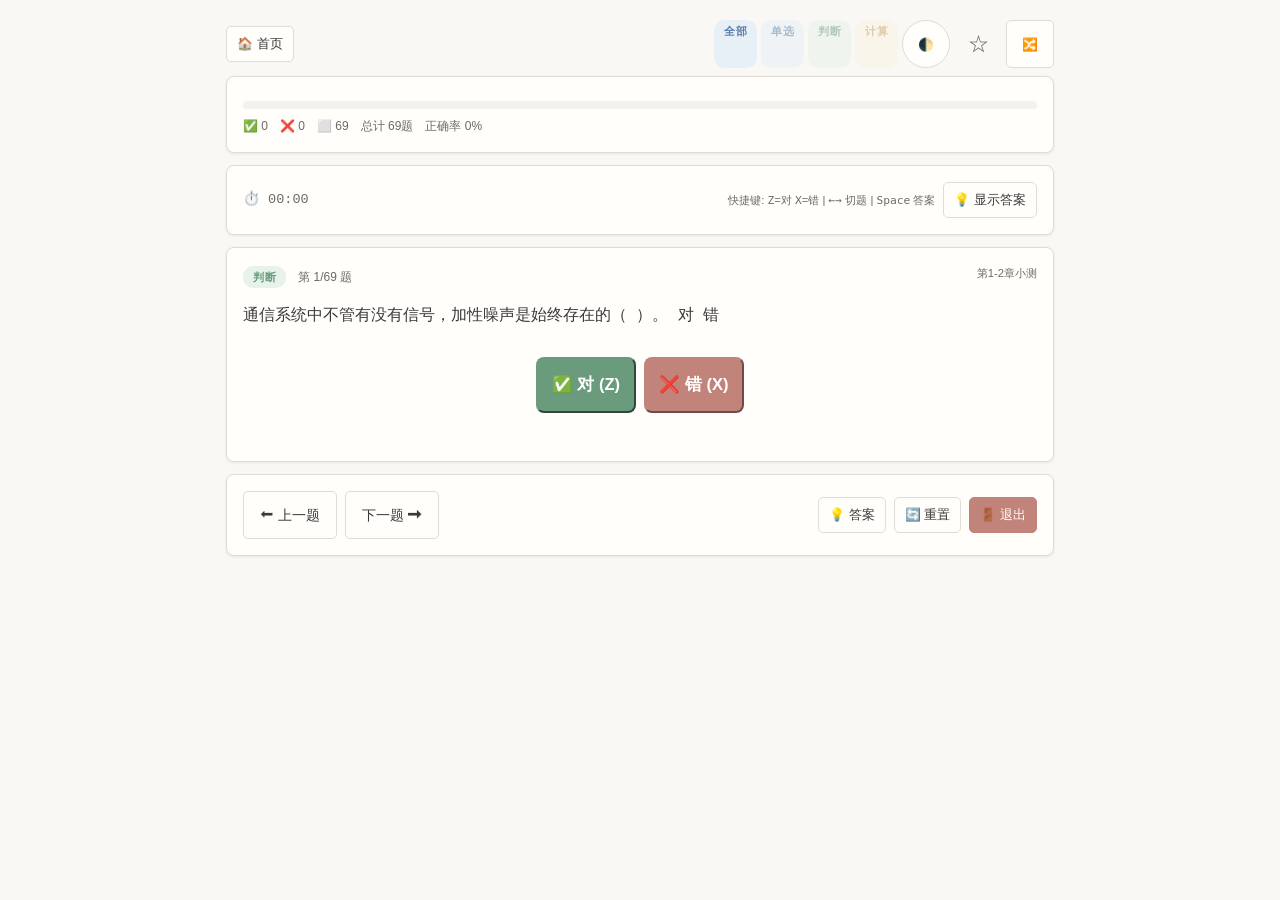
==== exam.html @ 5f4c09f0 "首次上传" ====
<!DOCTYPE html>
<html lang="zh-CN">
<head>
  <meta charset="UTF-8">
  <meta name="viewport" content="width=device-width, initial-scale=1.0, user-scalable=yes">
  <title>刷题 · 通信系统原理</title>
  <link rel="stylesheet" href="css/style.css">
  <link rel="icon" href="data:image/svg+xml,<svg xmlns='http://www.w3.org/2000/svg' viewBox='0 0 32 32'><text y='24' font-size='28'>📝</text></svg>">
</head>
<body>
<div class="container">
  <!-- 导航 -->
  <nav class="nav">
    <a href="index.html" class="btn btn-sm">🏠 首页</a>
    <div class="nav-links">
      <span class="badge badge-single" id="filterAll" style="cursor:pointer;" data-type="all">全部</span>
      <span class="badge badge-single" id="filterSingle" style="cursor:pointer;" data-type="single">单选</span>
      <span class="badge badge-judge" id="filterJudge" style="cursor:pointer;" data-type="judge">判断</span>
      <span class="badge badge-calc" id="filterCalc" style="cursor:pointer;" data-type="calc">计算</span>
      <button class="btn btn-sm btn-icon" onclick="toggleTheme()" title="切换主题">🌓</button>
      <button class="star-btn" id="starBtn" onclick="toggleStar()">☆</button>
      <button class="btn btn-sm" id="shuffleBtn" onclick="toggleShuffle()" title="随机刷题">🔀</button>
    </div>
  </nav>
  <!-- 进度条 -->
  <div class="card" id="progressCard">
    <div id="examProgress"></div>
  </div>
  <!-- 计时与搜索 -->
  <div class="card" style="display:flex;justify-content:space-between;align-items:center;flex-wrap:wrap;gap:8px;">
    <div class="timer" id="timerDisplay">⏱️ 00:00</div>
    <div style="display:flex;align-items:center;gap:8px;">
      <span id="shortcutHint" style="font-size:0.75em;color:var(--text-secondary);"></span>
      <button class="btn btn-sm" onclick="toggleAnswer()">💡 显示答案</button>
    </div>
  </div>
  <!-- 题目卡片 -->
  <div class="card" id="questionCard">
    <div style="display:flex;justify-content:space-between;align-items:flex-start;margin-bottom:12px;flex-wrap:wrap;gap:4px;">
      <div>
        <span class="badge" id="qBadge">单选</span>
        <span style="font-size:0.8em;color:var(--text-secondary);margin-left:8px;" id="qNumber">第 1/69 题</span>
      </div>
      <span style="font-size:0.75em;color:var(--text-secondary);" id="qChapter"></span>
    </div>
    <div class="card-body">
      <div id="qQuestion" style="font-size:1.05em;margin-bottom:12px;font-family:var(--formula-family);"></div>
      <div id="qImage"></div>
      <div id="qOptions"></div>
      <div id="qCalcInput" style="display:none;"></div>
      <div id="qAnswer" style="display:none;margin-top:12px;padding:10px;background:var(--primary-light);border-radius:var(--radius-sm);border:1px solid var(--primary);"></div>
      <div id="qExplanation" style="display:none;margin-top:8px;padding:10px;background:var(--bg-input);border-radius:var(--radius-sm);font-size:0.85em;color:var(--text-secondary);"></div>
      <div id="qHistory" style="margin-top:12px;">
        <button class="btn btn-sm" id="historyToggle" onclick="toggleHistory()" style="display:none;">📜 查看作答历史</button>
        <div class="collapsible-content" id="historyContent"></div>
      </div>
    </div>
  </div>
  <!-- 底部操作 -->
  <div class="card" style="display:flex;justify-content:space-between;align-items:center;flex-wrap:wrap;gap:8px;">
    <div class="btn-group">
      <button class="btn" onclick="prevQuestion()">⬅ 上一题</button>
      <button class="btn" onclick="nextQuestion()">下一题 ➡</button>
    </div>
    <div class="btn-group">
      <button class="btn btn-sm" onclick="toggleAnswer()">💡 答案</button>
      <button class="btn btn-sm" onclick="resetSession()">🔄 重置</button>
      <button class="btn btn-sm btn-danger" onclick="exitQuiz()">🚪 退出</button>
    </div>
  </div>
</div>
<script src="js/storage.js"></script>
<script src="js/question.js"></script>
<script src="js/common.js"></script>
<script>
// ===== 全局状态 =====
let questions = [];
let currentIndex = 0;
let answered = {}; // { qid: true/false } true=correct, false=wrong
let showAnswer = false;
let isRandom = true;
let currentFilter = 'all';
let currentQuestion = null;
let shuffledOptMap = null;
let shuffledNewAnswer = null;
// ===== 初始化 =====
function initExam() {
  const params = new URLSearchParams(window.location.search);
  const typeParam = params.get('type');
  const modeParam = params.get('mode');
  if (modeParam === 'weak') {
    const threshold = Storage.getConfig().weakThreshold;
    questions = App.getWeakQuestions(threshold);
    if (questions.length === 0) {
      App.showToast('暂无薄弱题目，请先刷题积累数据', 'error');
      questions = App.validQuestions();
    }
  } else if (typeParam && typeParam !== 'all') {
    questions = App.filterByType(App.validQuestions(), typeParam);
  } else {
    questions = App.validQuestions();
  }
  if (isRandom) questions = App.shuffle(questions);
  currentIndex = 0;
  currentFilter = typeParam || 'all';
  answered = {};
  updateBadges();
  renderQuestion();
  updateProgress();
}
function updateBadges() {
  const types = ['all', 'single', 'judge', 'calc'];
  const labels = ['全部', '单选', '判断', '计算'];
  types.forEach((t, i) => {
    const el = document.getElementById('filter' + t.charAt(0).toUpperCase() + t.slice(1));
    if (el) {
      el.style.opacity = currentFilter === t ? '1' : '0.5';
      el.onclick = () => { currentFilter = t; initExam(); };
    }
  });
}
function toggleTheme() {
  const cfg = Storage.getConfig();
  cfg.theme = cfg.theme === 'dark' ? 'light' : 'dark';
  Storage.saveConfig(cfg);
  App.applyTheme(cfg.theme);
}
function toggleShuffle() {
  isRandom = !isRandom;
  document.getElementById('shuffleBtn').style.background = isRandom ? 'var(--primary-light)' : '';
  initExam();
}
function toggleStar() {
  if (!currentQuestion) return;
  const collected = Storage.toggleCollect(currentQuestion.id);
  updateStarBtn(collected);
}
function updateStarBtn(collected) {
  const btn = document.getElementById('starBtn');
  btn.textContent = collected ? '★' : '☆';
  btn.classList.toggle('active', collected);
}
// ===== 渲染题目 =====
function renderQuestion() {
  if (!questions.length) {
    document.getElementById('qQuestion').textContent = '暂无题目';
    return;
  }
  if (currentIndex >= questions.length) currentIndex = 0;
  if (currentIndex < 0) currentIndex = questions.length - 1;
  currentQuestion = questions[currentIndex];
  const q = currentQuestion;
  // 更新题号
  document.getElementById('qNumber').textContent = `第 ${currentIndex + 1}/${questions.length} 题`;
  // 徽章
  const badgeEl = document.getElementById('qBadge');
  const typeLabels = { single: '单选', judge: '判断', calc: '计算' };
  const typeClasses = { single: 'badge-single', judge: 'badge-judge', calc: 'badge-calc' };
  badgeEl.textContent = typeLabels[q.type] || q.type;
  badgeEl.className = 'badge ' + (typeClasses[q.type] || '');
  // 章节
  document.getElementById('qChapter').textContent = q.chapter || '';
  // 题干
  document.getElementById('qQuestion').innerHTML = q.question;
  // 配图
  document.getElementById('qImage').innerHTML = App.renderImage(q.image);
  // 选项/判断/计算
  const optsDiv = document.getElementById('qOptions');
  const calcDiv = document.getElementById('qCalcInput');
  optsDiv.innerHTML = '';
  calcDiv.style.display = 'none';
  optsDiv.style.display = '';
  const ansDiv = document.getElementById('qAnswer');
  ansDiv.style.display = showAnswer ? '' : 'none';
  const explDiv = document.getElementById('qExplanation');
  explDiv.style.display = showAnswer && q.explanation ? '' : 'none';
  if (showAnswer) {
    ansDiv.innerHTML = '<strong>参考答案：</strong>' + (q.type === 'single' ? q.answer : q.type === 'judge' ? (q.answer === 'A' ? '对' : '错') : q.answer);
    if (q.explanation) explDiv.innerHTML = '<strong>解析：</strong>' + q.explanation;
  }
  // 历史记录
  updateHistory();
  // 收藏状态
  updateStarBtn(Storage.isCollected(q.id));
  // 标记已作答
  if (answered[q.id] !== undefined) {
    if (q.type === 'single') renderSingleOptions(true);
    else if (q.type === 'judge') renderJudgeButtons(true);
    else if (q.type === 'calc') renderCalcInput(true);
  } else {
    if (q.type === 'single') renderSingleOptions(false);
    else if (q.type === 'judge') renderJudgeButtons(false);
    else if (q.type === 'calc') renderCalcInput(false);
  }
  // 快捷键提示
  updateShortcutHint();
  // 启动计时
  const cfg = Storage.getConfig();
  if (cfg.timerEnabled) {
    App.startTimer(q.id, (elapsed) => {
      document.getElementById('timerDisplay').textContent = '⏱️ ' + App.formatTime(elapsed);
      if (cfg.timeoutWarn && elapsed >= cfg.timePerQuestion) {
        document.getElementById('timerDisplay').className = 'timer timer-overtime';
        if (cfg.soundTimeout) App.playSound('timeout');
        if (cfg.timeoutMarkError && answered[q.id] === undefined) {
          App.showToast('⏰ 答题超时！', 'error');
        }
      }
    });
  }
  // 设置快捷键
  App.enableShortcuts(handleShortcut);
}
function updateShortcutHint() {
  const q = currentQuestion;
  if (!q) return;
  let hint = '快捷键: ';
  if (q.type === 'single') hint += '<kbd>1</kbd><kbd>2</kbd><kbd>3</kbd><kbd>4</kbd> 答题';
  else if (q.type === 'judge') hint += '<kbd>Z</kbd>=对 <kbd>X</kbd>=错';
  else if (q.type === 'calc') hint += '<kbd>Enter</kbd> 提交';
  hint += ' | <kbd>←</kbd><kbd>→</kbd> 切题 | <kbd>Space</kbd> 答案';
  document.getElementById('shortcutHint').innerHTML = hint;
}
function renderSingleOptions(answered) {
  const q = currentQuestion;
  const optsDiv = document.getElementById('qOptions');
  // 打乱选项
  const shuffleResult = App.shuffleOptions(q);
  shuffledOptMap = shuffleResult.map;
  shuffledNewAnswer = shuffleResult.newAnswer;
  const options = shuffleResult.options;
  optsDiv.innerHTML = options.map((opt, i) => {
    let cls = 'option-btn';
    const userAns = answeredState(q.id);
    if (userAns !== undefined) {
      if (opt.key === shuffledNewAnswer) cls += ' correct';
      if (opt.key === userAns && opt.key !== shuffledNewAnswer) cls += ' wrong';
    }
    const disabled = userAns !== undefined ? 'disabled' : '';
    return `<button class="${cls}" ${disabled} onclick="submitSingle('${opt.key}')">
      <strong>${i + 1}.</strong> ${opt.text}
    </button>`;
  }).join('');
}
function renderJudgeButtons(answered) {
  const q = currentQuestion;
  const optsDiv = document.getElementById('qOptions');
  const userAns = answeredState(q.id);
  const correctAns = q.answer;
  const clsA = userAns !== undefined ? (correctAns === 'A' ? 'judge-btn correct' : (userAns === 'A' ? 'judge-btn wrong' : 'judge-btn')) : 'judge-btn';
  const clsB = userAns !== undefined ? (correctAns === 'B' ? 'judge-btn correct' : (userAns === 'B' ? 'judge-btn wrong' : 'judge-btn')) : 'judge-btn';
  const disabled = userAns !== undefined ? 'disabled' : '';
  optsDiv.innerHTML = `
    <div class="btn-group" style="justify-content:center;padding:16px 0;">
      <button class="${clsA}" ${disabled} onclick="submitJudge('A')" style="background:var(--success);color:#fff;border-color:var(--success);">✅ 对 (Z)</button>
      <button class="${clsB}" ${disabled} onclick="submitJudge('B')" style="background:var(--danger);color:#fff;border-color:var(--danger);">❌ 错 (X)</button>
    </div>`;
}
function renderCalcInput(answered) {
  const optsDiv = document.getElementById('qOptions');
  const calcDiv = document.getElementById('qCalcInput');
  optsDiv.style.display = 'none';
  calcDiv.style.display = '';
  const userAns = answeredState(q.id);
  const disabled = userAns !== undefined ? 'disabled' : '';
  calcDiv.innerHTML = `
    <textarea class="calc-input" id="calcAnswerInput" ${disabled} placeholder="请输入你的答案（公式、文字描述均可，支持模糊匹配）..."></textarea>
    <br>
    <button class="btn btn-primary" ${disabled} onclick="submitCalc()" style="margin-top:8px;">📝 提交答案 (Enter)</button>
  `;
  if (userAns !== undefined) {
    document.getElementById('calcAnswerInput').value = userAns;
  }
  // 自动focus输入框
  if (!disabled) {
    setTimeout(() => {
      const input = document.getElementById('calcAnswerInput');
      if (input) input.focus();
    }, 100);
  }
}
function answeredState(qid) {
  if (answered[qid] !== undefined) return answered[qid] === true ? currentQuestion.answer : 'wrong-marked';
  return undefined;
}
// ===== 答案提交 =====
function submitSingle(key) {
  if (!currentQuestion || answered[currentQuestion.id] !== undefined) return;
  App.cancelDebounce();
  const userAns = shuffledOptMap ? Object.keys(shuffledOptMap).find(k => shuffledOptMap[k] === key) : key;
  const correct = App.checkAnswer({ ...currentQuestion, answer: shuffledNewAnswer || currentQuestion.answer }, key);
  answered[currentQuestion.id] = correct;
  const duration = App.stopTimer();
  Storage.addRecord(currentQuestion.id, { correct, duration });
  if (!correct) Storage.addError(currentQuestion.id);
  updateProgress();
  renderSingleOptions(true);
  showResultFeedback(correct, duration);
  if (correct) {
    App.debounceNext(() => nextQuestion(), 300);
  }
}
function submitJudge(key) {
  if (!currentQuestion || answered[currentQuestion.id] !== undefined) return;
  App.cancelDebounce();
  const correct = App.checkAnswer(currentQuestion, key);
  answered[currentQuestion.id] = correct;
  const duration = App.stopTimer();
  Storage.addRecord(currentQuestion.id, { correct, duration });
  if (!correct) Storage.addError(currentQuestion.id);
  updateProgress();
  renderJudgeButtons(true);
  showResultFeedback(correct, duration);
  if (correct) {
    App.debounceNext(() => nextQuestion(), 300);
  }
}
function submitCalc() {
  if (!currentQuestion || answered[currentQuestion.id] !== undefined) return;
  const input = document.getElementById('calcAnswerInput');
  if (!input || !input.value.trim()) {
    App.showToast('请输入答案', 'error');
    return;
  }
  App.cancelDebounce();
  const userAns = input.value.trim();
  const correct = App.checkAnswer(currentQuestion, userAns);
  answered[currentQuestion.id] = correct;
  const duration = App.stopTimer();
  Storage.addRecord(currentQuestion.id, { correct, duration });
  if (!correct) Storage.addError(currentQuestion.id);
  updateProgress();
  renderCalcInput(true);
  document.getElementById('calcAnswerInput').value = userAns;
  showResultFeedback(correct, duration);
  if (correct) {
    App.debounceNext(() => nextQuestion(), 300);
  }
}
function showResultFeedback(correct, duration) {
  if (correct) {
    App.playSound('correct');
    App.showToast(`✅ 回答正确！用时 ${duration}s`, 'success');
  } else {
    App.playSound('wrong');
    App.showToast(`❌ 回答错误，用时 ${duration}s`, 'error');
  }
}
// ===== 快捷键处理 =====
function handleShortcut(e) {
  if (!currentQuestion) return;
  const key = e.key;
  e.preventDefault();
  if (currentQuestion.type === 'single') {
    if (['1', '2', '3', '4'].includes(key)) {
      const opts = document.querySelectorAll('#qOptions .option-btn');
      const idx = parseInt(key) - 1;
      if (opts[idx] && !opts[idx].disabled) opts[idx].click();
    }
  } else if (currentQuestion.type === 'judge') {
    if (key === 'z' || key === 'Z') { const btn = document.querySelector('#qOptions .judge-btn:first-child'); if (btn && !btn.disabled) btn.click(); }
    if (key === 'x' || key === 'X') { const btn = document.querySelector('#qOptions .judge-btn:last-child'); if (btn && !btn.disabled) btn.click(); }
  } else if (currentQuestion.type === 'calc') {
    if (key === 'Enter') submitCalc();
  }
  if (key === ' ') { e.preventDefault(); toggleAnswer(); }
  if (key === 'ArrowLeft') prevQuestion();
  if (key === 'ArrowRight') nextQuestion();
}
// ===== 题目导航 =====
function prevQuestion() {
  App.cancelDebounce();
  App.stopTimer();
  if (currentIndex > 0) currentIndex--; else currentIndex = questions.length - 1;
  showAnswer = false;
  renderQuestion();
}
function nextQuestion() {
  App.cancelDebounce();
  App.stopTimer();
  if (currentIndex < questions.length - 1) currentIndex++; else currentIndex = 0;
  showAnswer = false;
  renderQuestion();
}
function toggleAnswer() {
  showAnswer = !showAnswer;
  const ansDiv = document.getElementById('qAnswer');
  const explDiv = document.getElementById('qExplanation');
  ansDiv.style.display = showAnswer ? '' : 'none';
  explDiv.style.display = showAnswer && currentQuestion && currentQuestion.explanation ? '' : 'none';
  if (showAnswer && currentQuestion) {
    ansDiv.innerHTML = '<strong>参考答案：</strong>' + (currentQuestion.type === 'single' ? currentQuestion.answer : currentQuestion.type === 'judge' ? (currentQuestion.answer === 'A' ? '对' : '错') : currentQuestion.answer);
    if (currentQuestion.explanation) explDiv.innerHTML = '<strong>解析：</strong>' + currentQuestion.explanation;
  }
}
// ===== 进度 =====
function updateProgress() {
  App.renderProgress(document.getElementById('examProgress'), answered);
}
// ===== 历史记录 =====
function updateHistory() {
  if (!currentQuestion) return;
  const records = Storage.getRecords();
  const r = records[currentQuestion.id];
  const btn = document.getElementById('historyToggle');
  if (r && r.history && r.history.length > 0) {
    btn.style.display = '';
    btn.textContent = `📜 作答记录 (对${r.correct}/错${r.wrong}，共${r.history.length}次)`;
    const content = document.getElementById('historyContent');
    content.innerHTML = r.history.slice(-10).reverse().map(h => {
      const d = new Date(h.time);
      const dateStr = d.toLocaleDateString() + ' ' + d.toLocaleTimeString();
      return `<div class="history-item">
        <span>${dateStr}</span>
        <span>${h.correct ? '✅' : '❌'} · ${h.duration}s</span>
      </div>`;
    }).join('');
  } else {
    btn.style.display = 'none';
  }
}
function toggleHistory() {
  const content = document.getElementById('historyContent');
  content.classList.toggle('open');
}
// ===== 重置与会话管理 =====
function resetSession() {
  App.showModal('重置本次练习', '确定要清空本次刷题痕迹吗？答题记录不会被删除。', () => {
    answered = {};
    showAnswer = false;
    currentIndex = 0;
    App.resetTimer();
    updateProgress();
    renderQuestion();
    App.showToast('✅ 已重置本次练习', 'success');
  }, '确认重置');
}
function exitQuiz() {
  const cfg = Storage.getConfig();
  if (cfg.exitBehavior === 'clear') {
    answered = {};
    App.stopTimer();
    window.location.href = 'index.html';
  } else if (cfg.exitBehavior === 'keep') {
    window.location.href = 'index.html';
  } else {
    App.showModal('退出刷题', '退出前是否需要保留本次练习痕迹？', () => {
      answered = {};
      App.stopTimer();
      window.location.href = 'index.html';
    }, '清空并退出', true);
    // 添加保留按钮逻辑 - 简化处理
    setTimeout(() => {
      const overlay = document.querySelector('.modal-overlay');
      if (overlay && overlay.classList.contains('active')) {
        const cancelBtn = overlay.querySelector('.btn-cancel');
        if (cancelBtn) {
          cancelBtn.textContent = '保留痕迹';
          cancelBtn.onclick = () => {
            overlay.classList.remove('active');
            window.location.href = 'index.html';
          };
        }
      }
    }, 50);
  }
}
// ===== 初始化 =====
document.addEventListener('DOMContentLoaded', initExam);
</script>
</body>
</html>
---- css/style.css ----
/* ===== 通信系统原理刷题系统 - 全局样式 ===== */
/* 双主题：浅色米白护眼 + 深色夜间模式 */
/* ===== CSS变量 ===== */
:root {
  /* 浅色主题 */
  --bg: #faf8f5;
  --bg-card: #fffefb;
  --bg-input: #f5f1ec;
  --text: #3b3a38;
  --text-secondary: #6b6a67;
  --border: #e0dcd5;
  --primary: #5b7fa8;
  --primary-light: #e8f0f7;
  --success: #6a9b7d;
  --success-light: #e6f2ea;
  --danger: #c2847a;
  --danger-light: #f9eae8;
  --warning: #c4a35a;
  --warning-light: #faf3e2;
  --accent: #8e7cc3;
  --shadow: 0 1px 3px rgba(0,0,0,0.08);
  --shadow-md: 0 2px 8px rgba(0,0,0,0.1);
  --shadow-lg: 0 4px 16px rgba(0,0,0,0.12);
  --radius: 8px;
  --radius-sm: 5px;
  --font-mono: 'Courier New', 'Consolas', monospace;
  --font-size: 15px;
  --transition: 0.2s ease;
  --img-brightness: 1;
  /* 公式等宽 */
  --formula-family: inherit;
}
/* 字体大小档位 */
.font-standard { --font-size: 15px; }
.font-large { --font-size: 18px; }
.font-xlarge { --font-size: 22px; }
/* 公式等宽开关 */
.formula-mono { --formula-family: var(--font-mono); }
/* 动画开关 */
.anim-off *, .anim-off *::before, .anim-off *::after {
  transition-duration: 0s !important;
  animation-duration: 0s !important;
}
/* ===== 深色主题 ===== */
[data-theme="dark"] {
  --bg: #1a1a1d;
  --bg-card: #242428;
  --bg-input: #2e2e33;
  --text: #e8e6e3;
  --text-secondary: #a8a6a2;
  --border: #3a3a40;
  --primary: #8ab4d8;
  --primary-light: #2a3a4a;
  --success: #7dba93;
  --success-light: #2a3a30;
  --danger: #d4948a;
  --danger-light: #3a2a28;
  --warning: #d4b87a;
  --warning-light: #3a3528;
  --accent: #b09ad8;
  --shadow: 0 1px 3px rgba(0,0,0,0.3);
  --shadow-md: 0 2px 8px rgba(0,0,0,0.4);
  --shadow-lg: 0 4px 16px rgba(0,0,0,0.5);
  --img-brightness: 0.7;
}
[data-theme="dark"] img, [data-theme="dark"] .q-image {
  filter: brightness(var(--img-brightness));
}
[data-theme="dark"] input, [data-theme="dark"] textarea, [data-theme="dark"] select {
  color: var(--text);
}
/* ===== 全局重置 ===== */
*, *::before, *::after { box-sizing: border-box; margin: 0; padding: 0; }
html {
  font-size: var(--font-size);
  font-family: -apple-system, BlinkMacSystemFont, 'Segoe UI', 'PingFang SC', 'Microsoft YaHei', sans-serif;
  color: var(--text);
  background: var(--bg);
  line-height: 1.6;
  -webkit-tap-highlight-color: transparent;
}
body {
  min-height: 100vh;
  display: flex;
  flex-direction: column;
  background: var(--bg);
}
a { color: var(--primary); text-decoration: none; }
a:hover { text-decoration: underline; }
/* ===== 容器 ===== */
.container {
  max-width: 860px;
  width: 100%;
  margin: 0 auto;
  padding: 12px 16px;
}
@media (max-width: 640px) {
  .container { padding: 8px 12px; }
}
/* ===== 卡片 ===== */
.card {
  background: var(--bg-card);
  border: 1px solid var(--border);
  border-radius: var(--radius);
  padding: 16px;
  margin-bottom: 12px;
  box-shadow: var(--shadow);
  transition: box-shadow var(--transition);
}
.card:hover { box-shadow: var(--shadow-md); }
.card-header {
  display: flex;
  justify-content: space-between;
  align-items: center;
  margin-bottom: 12px;
  padding-bottom: 8px;
  border-bottom: 1px solid var(--border);
}
.card-title { font-size: 1.1em; font-weight: 600; color: var(--primary); }
.card-body { padding: 4px 0; }
/* ===== 按钮 ===== */
.btn {
  display: inline-flex;
  align-items: center;
  justify-content: center;
  min-width: 48px;
  min-height: 48px;
  padding: 8px 16px;
  border: 1px solid var(--border);
  border-radius: var(--radius-sm);
  background: var(--bg-card);
  color: var(--text);
  font-size: 0.95em;
  cursor: pointer;
  transition: all var(--transition);
  user-select: none;
  white-space: nowrap;
  gap: 6px;
}
.btn:hover { background: var(--primary-light); border-color: var(--primary); }
.btn:active { transform: scale(0.97); }
.btn-primary { background: var(--primary); color: #fff; border-color: var(--primary); }
.btn-primary:hover { background: #4a6d94; }
.btn-success { background: var(--success); color: #fff; border-color: var(--success); }
.btn-success:hover { background: #5a8a6d; }
.btn-danger { background: var(--danger); color: #fff; border-color: var(--danger); }
.btn-danger:hover { background: #b0746a; }
.btn-sm { min-height: 36px; padding: 4px 10px; font-size: 0.85em; }
.btn-icon { min-width: 48px; min-height: 48px; padding: 6px; border-radius: 50%; }
.btn:disabled { opacity: 0.5; cursor: not-allowed; }
.btn-group { display: flex; gap: 8px; flex-wrap: wrap; }
/* ===== 输入框 ===== */
input, textarea, select {
  background: var(--bg-input);
  border: 1px solid var(--border);
  border-radius: var(--radius-sm);
  padding: 8px 12px;
  font-size: 0.95em;
  color: var(--text);
  font-family: inherit;
  transition: border var(--transition);
  min-height: 48px;
}
input:focus, textarea:focus, select:focus {
  outline: none;
  border-color: var(--primary);
  box-shadow: 0 0 0 2px var(--primary-light);
}
input[type="search"] { padding-left: 36px; }
textarea { resize: vertical; min-height: 80px; line-height: 1.5; }
select { min-width: 120px; cursor: pointer; }
/* ===== 弹窗 ===== */
.modal-overlay {
  display: none;
  position: fixed; inset: 0;
  background: rgba(0,0,0,0.45);
  z-index: 1000;
  align-items: center;
  justify-content: center;
  padding: 16px;
}
.modal-overlay.active { display: flex; }
.modal {
  background: var(--bg-card);
  border: 1px solid var(--border);
  border-radius: var(--radius);
  padding: 24px;
  max-width: 480px;
  width: 100%;
  box-shadow: var(--shadow-lg);
  animation: modalIn 0.2s ease;
}
@keyframes modalIn {
  from { opacity: 0; transform: translateY(-12px) scale(0.97); }
  to { opacity: 1; transform: translateY(0) scale(1); }
}
.modal h3 { margin-bottom: 12px; color: var(--danger); }
.modal .modal-body { margin-bottom: 16px; color: var(--text-secondary); }
.modal .btn-group { justify-content: flex-end; }
/* ===== 进度条 ===== */
.progress-bar {
  height: 8px;
  background: var(--bg-input);
  border-radius: 4px;
  overflow: hidden;
  display: flex;
  margin: 8px 0;
}
.progress-bar .seg-correct { background: var(--success); transition: width 0.3s ease; }
.progress-bar .seg-wrong { background: var(--danger); transition: width 0.3s ease; }
.progress-bar .seg-unknown { background: var(--bg-input); }
.progress-info { font-size: 0.8em; color: var(--text-secondary); display: flex; gap: 12px; flex-wrap: wrap; }
/* ===== 搜索框 ===== */
.search-box { position: relative; width: 100%; }
.search-box::before {
  content: '🔍';
  position: absolute;
  left: 12px; top: 50%;
  transform: translateY(-50%);
  font-size: 0.9em;
  z-index: 1;
}
.search-box input { width: 100%; }
/* ===== 标签 ===== */
.tag {
  display: inline-flex;
  align-items: center;
  gap: 4px;
  padding: 3px 10px;
  border-radius: 12px;
  font-size: 0.8em;
  background: var(--primary-light);
  color: var(--primary);
  border: 1px solid var(--primary);
  cursor: pointer;
  transition: all var(--transition);
}
.tag:hover { background: var(--primary); color: #fff; }
.tag.active { background: var(--primary); color: #fff; }
.tag-remove { cursor: pointer; opacity: 0.6; font-weight: bold; }
.tag-remove:hover { opacity: 1; }
/* ===== 题型徽章 ===== */
.badge {
  display: inline-block;
  padding: 2px 10px;
  border-radius: 10px;
  font-size: 0.75em;
  font-weight: 600;
  text-transform: uppercase;
  letter-spacing: 0.5px;
}
.badge-single { background: var(--primary-light); color: var(--primary); }
.badge-judge { background: var(--success-light); color: var(--success); }
.badge-calc { background: var(--warning-light); color: var(--warning); }
/* ===== 选项按钮（刷题页单选用） ===== */
.option-btn {
  display: block;
  width: 100%;
  min-height: 48px;
  padding: 12px 16px;
  margin: 6px 0;
  text-align: left;
  border: 2px solid var(--border);
  border-radius: var(--radius);
  background: var(--bg-card);
  color: var(--text);
  font-size: 0.95em;
  cursor: pointer;
  transition: all var(--transition);
}
.option-btn:hover { border-color: var(--primary); background: var(--primary-light); }
.option-btn.correct { border-color: var(--success); background: var(--success-light); color: var(--success); }
.option-btn.wrong { border-color: var(--danger); background: var(--danger-light); color: var(--danger); }
.option-btn:disabled { cursor: default; }
/* ===== 判断按钮 ===== */
.judge-btn {
  min-width: 100px;
  min-height: 56px;
  font-size: 1.1em;
  font-weight: 600;
  border-radius: var(--radius);
}
.judge-btn.correct { background: var(--success); color: #fff; border-color: var(--success); }
.judge-btn.wrong { background: var(--danger); color: #fff; border-color: var(--danger); }
/* ===== 计算题输入 ===== */
.calc-input {
  width: 100%;
  min-height: 100px;
  font-family: var(--formula-family);
  line-height: 1.6;
}
/* ===== 图片占位 ===== */
.q-image {
  display: block;
  max-width: 100%;
  height: auto;
  margin: 8px 0;
  border-radius: var(--radius-sm);
  border: 1px solid var(--border);
  background: var(--bg-input);
  transition: filter var(--transition);
}
.img-placeholder {
  display: flex;
  align-items: center;
  justify-content: center;
  min-height: 120px;
  background: var(--bg-input);
  border: 1px dashed var(--border);
  border-radius: var(--radius-sm);
  color: var(--text-secondary);
  font-size: 0.85em;
  margin: 8px 0;
}
.img-error {
  display: none;
  color: var(--danger);
  font-size: 0.8em;
  margin: 4px 0;
}
/* ===== 计时器 ===== */
.timer {
  display: flex;
  align-items: center;
  gap: 8px;
  font-family: var(--font-mono);
  font-size: 0.9em;
  color: var(--text-secondary);
}
.timer-warn { color: var(--warning); font-weight: bold; }
.timer-overtime { color: var(--danger); font-weight: bold; animation: blink 0.8s infinite; }
@keyframes blink {
  50% { opacity: 0.5; }
}
/* ===== 收藏星标 ===== */
.star-btn {
  font-size: 1.4em;
  cursor: pointer;
  background: none;
  border: none;
  min-width: 48px;
  min-height: 48px;
  display: inline-flex;
  align-items: center;
  justify-content: center;
  color: var(--text-secondary);
  transition: all var(--transition);
}
.star-btn.active { color: var(--warning); }
.star-btn:hover { transform: scale(1.15); }
/* ===== 快捷键提示 ===== */
.kbd {
  display: inline-block;
  padding: 1px 6px;
  font-size: 0.75em;
  font-family: var(--font-mono);
  background: var(--bg-input);
  border: 1px solid var(--border);
  border-radius: 3px;
  margin: 0 2px;
}
/* ===== 弹窗提示 ===== */
.toast {
  position: fixed;
  bottom: 24px;
  left: 50%;
  transform: translateX(-50%);
  background: var(--bg-card);
  border: 1px solid var(--border);
  padding: 10px 20px;
  border-radius: var(--radius);
  box-shadow: var(--shadow-lg);
  z-index: 2000;
  font-size: 0.9em;
  opacity: 0;
  transition: opacity 0.3s ease;
  pointer-events: none;
}
.toast.show { opacity: 1; }
.toast-success { border-color: var(--success); }
.toast-error { border-color: var(--danger); }
/* ===== 导航栏 ===== */
.nav {
  display: flex;
  align-items: center;
  justify-content: space-between;
  padding: 8px 0;
  gap: 8px;
  flex-wrap: wrap;
}
.nav-links { display: flex; gap: 4px; flex-wrap: wrap; }
.breadcrumb { font-size: 0.85em; color: var(--text-secondary); }
/* ===== 统计看板 ===== */
.stats-grid {
  display: grid;
  grid-template-columns: repeat(auto-fit, minmax(140px, 1fr));
  gap: 10px;
}
.stat-item {
  background: var(--bg-input);
  border-radius: var(--radius-sm);
  padding: 10px 14px;
  text-align: center;
  border: 1px solid var(--border);
}
.stat-value { font-size: 1.5em; font-weight: 700; color: var(--primary); }
.stat-label { font-size: 0.75em; color: var(--text-secondary); margin-top: 2px; }
/* ===== 筛选区 ===== */
.filter-bar {
  display: flex;
  flex-wrap: wrap;
  gap: 8px;
  align-items: center;
  padding: 8px 0;
}
.filter-bar select, .filter-bar input { min-height: 40px; }
/* ===== 分页加载提示 ===== */
.load-more {
  text-align: center;
  padding: 16px;
  color: var(--text-secondary);
  font-size: 0.85em;
}
/* ===== 工具按钮行 ===== */
.toolbar {
  display: flex;
  gap: 6px;
  align-items: center;
  flex-wrap: wrap;
}
/* ===== 设置项 ===== */
.setting-group {
  margin-bottom: 16px;
  padding-bottom: 16px;
  border-bottom: 1px solid var(--border);
}
.setting-group h3 {
  font-size: 1em;
  margin-bottom: 8px;
  color: var(--primary);
}
.setting-row {
  display: flex;
  justify-content: space-between;
  align-items: center;
  padding: 8px 0;
  min-height: 48px;
  gap: 8px;
}
.setting-label { flex: 1; font-size: 0.9em; }
.setting-desc { font-size: 0.75em; color: var(--text-secondary); }
/* ===== 开关 ===== */
.toggle {
  position: relative;
  width: 48px;
  height: 28px;
  display: inline-block;
  flex-shrink: 0;
}
.toggle input { display: none; }
.toggle .slider {
  position: absolute;
  inset: 0;
  background: var(--border);
  border-radius: 14px;
  cursor: pointer;
  transition: background var(--transition);
}
.toggle .slider::after {
  content: '';
  position: absolute;
  width: 22px;
  height: 22px;
  left: 3px;
  top: 3px;
  background: #fff;
  border-radius: 50%;
  transition: transform var(--transition);
}
.toggle input:checked + .slider { background: var(--primary); }
.toggle input:checked + .slider::after { transform: translateX(20px); }
/* ===== 快捷键面板 ===== */
.shortcuts-panel {
  display: grid;
  grid-template-columns: repeat(auto-fit, minmax(160px, 1fr));
  gap: 8px;
  font-size: 0.85em;
}
.shortcut-item {
  display: flex;
  align-items: center;
  gap: 8px;
  padding: 6px 0;
}
/* ===== 历史记录展开 ===== */
.history-item {
  font-size: 0.8em;
  padding: 4px 8px;
  margin: 2px 0;
  background: var(--bg-input);
  border-radius: 4px;
  display: flex;
  justify-content: space-between;
}
.collapsible-content { display: none; margin-top: 8px; }
.collapsible-content.open { display: block; }
/* ===== 打印样式 ===== */
@media print {
  .nav, .btn, .timer, .filter-bar, .search-box, .star-btn, .toolbar, .progress-bar, .progress-info,
  .modal-overlay, .toast, .toggle { display: none !important; }
  body { background: #fff; color: #000; }
  .card { box-shadow: none; border: 1px solid #ccc; page-break-inside: avoid; }
  .container { max-width: 100%; padding: 0; }
  a { color: #000; }
}
/* ===== 响应式 ===== */
@media (max-width: 640px) {
  .stats-grid { grid-template-columns: repeat(2, 1fr); }
  .nav { flex-direction: column; align-items: flex-start; }
  .filter-bar { flex-direction: column; align-items: stretch; }
  .btn { font-size: 0.9em; }
}
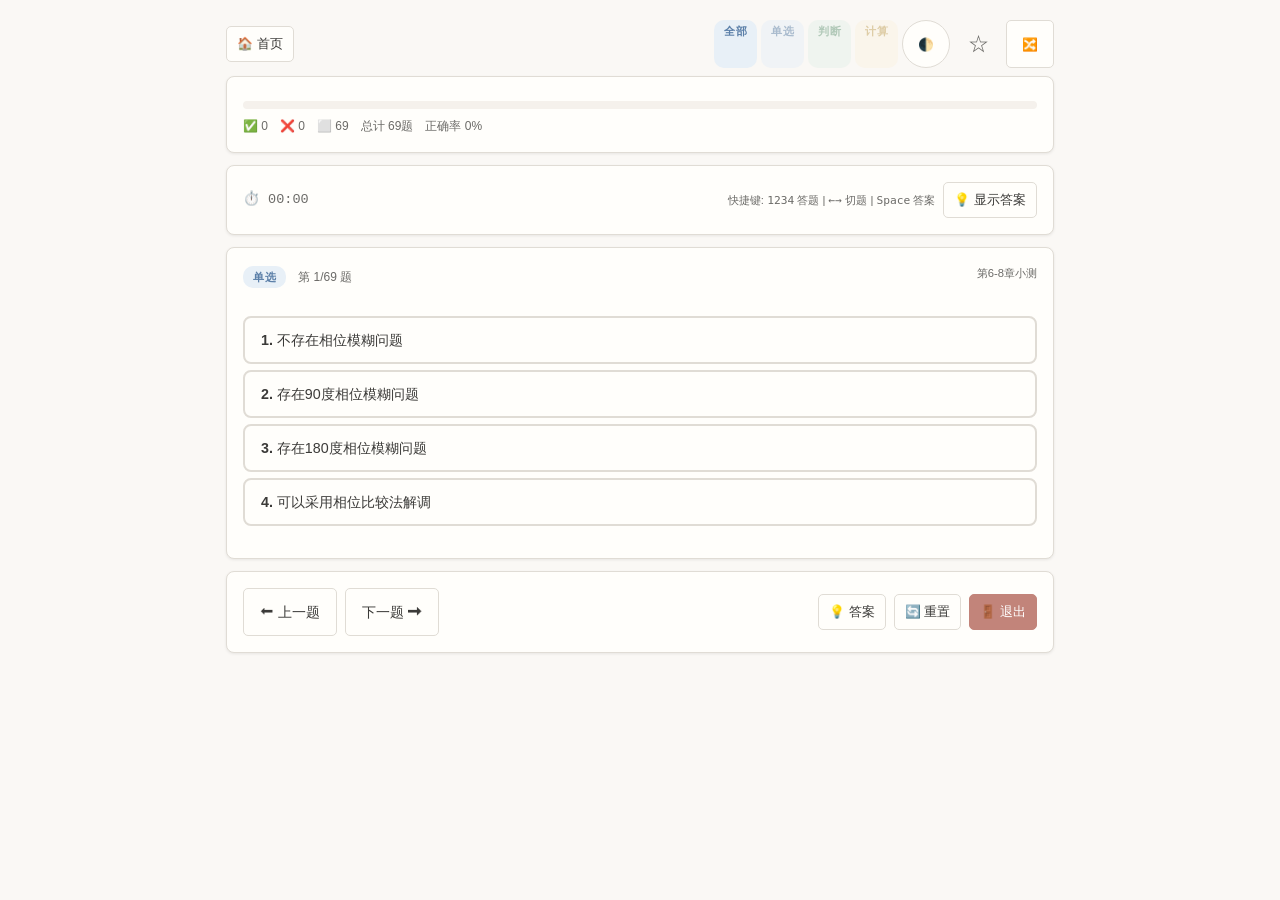
==== commit 8015f233: "计算题" ====
--- a/exam.html
+++ b/exam.html
@@ -74,48 +74,60 @@
 <script src="js/common.js"></script>
 <script>
 // ===== 全局状态 =====
-let questions = [];
+let allQuestions = [];       // 所有题目（按筛选后的池子）
+let questions = [];           // 当前展示顺序（可能随机打乱后）
 let currentIndex = 0;
-let answered = {}; // { qid: true/false } true=correct, false=wrong
+let answered = {};            // { qid: true/false } true=correct, false=wrong
 let showAnswer = false;
 let isRandom = true;
 let currentFilter = 'all';
 let currentQuestion = null;
-let shuffledOptMap = null;
-let shuffledNewAnswer = null;
+// 缓存每题的打乱选项映射：{ qid: { options, map, newAnswer } }
+let shuffledCache = {};
 // ===== 初始化 =====
-function initExam() {
+function initExam(keepFilter) {
   const params = new URLSearchParams(window.location.search);
   const typeParam = params.get('type');
   const modeParam = params.get('mode');
+  // 筛选题目池
   if (modeParam === 'weak') {
     const threshold = Storage.getConfig().weakThreshold;
-    questions = App.getWeakQuestions(threshold);
-    if (questions.length === 0) {
+    allQuestions = App.getWeakQuestions(threshold);
+    if (allQuestions.length === 0) {
       App.showToast('暂无薄弱题目，请先刷题积累数据', 'error');
-      questions = App.validQuestions();
+      allQuestions = App.validQuestions();
     }
-  } else if (typeParam && typeParam !== 'all') {
-    questions = App.filterByType(App.validQuestions(), typeParam);
-  } else {
-    questions = App.validQuestions();
-  }
-  if (isRandom) questions = App.shuffle(questions);
+  } else {
+    allQuestions = App.validQuestions();
+  }
+  // 题型筛选
+  if (!keepFilter) {
+    currentFilter = typeParam || 'all';
+  }
+  if (currentFilter && currentFilter !== 'all') {
+    questions = App.filterByType(allQuestions, currentFilter);
+  } else {
+    questions = [...allQuestions];
+  }
+  // 随机打乱
+  if (isRandom) {
+    questions = App.shuffle(questions);
+  }
   currentIndex = 0;
-  currentFilter = typeParam || 'all';
   answered = {};
+  shuffledCache = {};
+  showAnswer = false;
   updateBadges();
   renderQuestion();
   updateProgress();
 }
 function updateBadges() {
   const types = ['all', 'single', 'judge', 'calc'];
-  const labels = ['全部', '单选', '判断', '计算'];
-  types.forEach((t, i) => {
+  types.forEach((t) => {
     const el = document.getElementById('filter' + t.charAt(0).toUpperCase() + t.slice(1));
     if (el) {
       el.style.opacity = currentFilter === t ? '1' : '0.5';
-      el.onclick = () => { currentFilter = t; initExam(); };
+      el.onclick = () => { currentFilter = t; initExam(true); };
     }
   });
 }
@@ -128,7 +140,7 @@
 function toggleShuffle() {
   isRandom = !isRandom;
   document.getElementById('shuffleBtn').style.background = isRandom ? 'var(--primary-light)' : '';
-  initExam();
+  initExam(true);
 }
 function toggleStar() {
   if (!currentQuestion) return;
@@ -139,6 +151,11 @@
   const btn = document.getElementById('starBtn');
   btn.textContent = collected ? '★' : '☆';
   btn.classList.toggle('active', collected);
+}
+// ===== 获取防抖延迟 =====
+function getDebounceDelay() {
+  const cfg = Storage.getConfig();
+  return cfg.autoNextDelay ?? 300;
 }
 // ===== 渲染题目 =====
 function renderQuestion() {
@@ -175,23 +192,17 @@
   const explDiv = document.getElementById('qExplanation');
   explDiv.style.display = showAnswer && q.explanation ? '' : 'none';
   if (showAnswer) {
-    ansDiv.innerHTML = '<strong>参考答案：</strong>' + (q.type === 'single' ? q.answer : q.type === 'judge' ? (q.answer === 'A' ? '对' : '错') : q.answer);
-    if (q.explanation) explDiv.innerHTML = '<strong>解析：</strong>' + q.explanation;
+    updateAnswerDisplay();
   }
   // 历史记录
   updateHistory();
   // 收藏状态
   updateStarBtn(Storage.isCollected(q.id));
-  // 标记已作答
-  if (answered[q.id] !== undefined) {
-    if (q.type === 'single') renderSingleOptions(true);
-    else if (q.type === 'judge') renderJudgeButtons(true);
-    else if (q.type === 'calc') renderCalcInput(true);
-  } else {
-    if (q.type === 'single') renderSingleOptions(false);
-    else if (q.type === 'judge') renderJudgeButtons(false);
-    else if (q.type === 'calc') renderCalcInput(false);
-  }
+  // 渲染答题区域
+  const isAnswered = answered[q.id] !== undefined;
+  if (q.type === 'single') renderSingleOptions(isAnswered);
+  else if (q.type === 'judge') renderJudgeButtons(isAnswered);
+  else if (q.type === 'calc') renderCalcInput(isAnswered);
   // 快捷键提示
   updateShortcutHint();
   // 启动计时
@@ -211,6 +222,22 @@
   // 设置快捷键
   App.enableShortcuts(handleShortcut);
 }
+function updateAnswerDisplay() {
+  const q = currentQuestion;
+  if (!q) return;
+  const ansDiv = document.getElementById('qAnswer');
+  const explDiv = document.getElementById('qExplanation');
+  if (q.type === 'calc') {
+    ansDiv.innerHTML = '<strong>参考答案：</strong>' + q.answer.replace(/\n/g, '<br>');
+  } else if (q.type === 'judge') {
+    ansDiv.innerHTML = '<strong>参考答案：</strong>' + (q.answer === 'A' ? '对 ✓' : '错 ✗');
+  } else {
+    ansDiv.innerHTML = '<strong>参考答案：</strong>' + q.answer;
+  }
+  if (q.explanation) explDiv.innerHTML = '<strong>解析：</strong>' + q.explanation;
+  ansDiv.style.display = '';
+  explDiv.style.display = q.explanation ? '' : 'none';
+}
 function updateShortcutHint() {
   const q = currentQuestion;
   if (!q) return;
@@ -221,83 +248,99 @@
   hint += ' | <kbd>←</kbd><kbd>→</kbd> 切题 | <kbd>Space</kbd> 答案';
   document.getElementById('shortcutHint').innerHTML = hint;
 }
-function renderSingleOptions(answered) {
+// ===== 获取/缓存打乱选项 =====
+function getShuffledOptions(q) {
+  if (!shuffledCache[q.id]) {
+    shuffledCache[q.id] = App.shuffleOptions(q);
+  }
+  return shuffledCache[q.id];
+}
+function renderSingleOptions(isAnswered) {
   const q = currentQuestion;
   const optsDiv = document.getElementById('qOptions');
-  // 打乱选项
-  const shuffleResult = App.shuffleOptions(q);
-  shuffledOptMap = shuffleResult.map;
-  shuffledNewAnswer = shuffleResult.newAnswer;
+  const shuffleResult = getShuffledOptions(q);
   const options = shuffleResult.options;
+  const newAnswer = shuffleResult.newAnswer;
   optsDiv.innerHTML = options.map((opt, i) => {
     let cls = 'option-btn';
-    const userAns = answeredState(q.id);
-    if (userAns !== undefined) {
-      if (opt.key === shuffledNewAnswer) cls += ' correct';
-      if (opt.key === userAns && opt.key !== shuffledNewAnswer) cls += ' wrong';
+    if (isAnswered) {
+      const correct = answered[q.id];
+      if (opt.key === newAnswer) cls += ' correct';
+      if (!correct && opt.key === getUserSelectedKey(q.id)) cls += ' wrong';
     }
-    const disabled = userAns !== undefined ? 'disabled' : '';
+    const disabled = isAnswered ? 'disabled' : '';
     return `<button class="${cls}" ${disabled} onclick="submitSingle('${opt.key}')">
       <strong>${i + 1}.</strong> ${opt.text}
     </button>`;
   }).join('');
 }
-function renderJudgeButtons(answered) {
+// 存储用户选择的展示key
+let userSelectedKeys = {}; // { qid: displayedKey }
+function getUserSelectedKey(qid) {
+  return userSelectedKeys[qid];
+}
+function renderJudgeButtons(isAnswered) {
   const q = currentQuestion;
   const optsDiv = document.getElementById('qOptions');
-  const userAns = answeredState(q.id);
   const correctAns = q.answer;
-  const clsA = userAns !== undefined ? (correctAns === 'A' ? 'judge-btn correct' : (userAns === 'A' ? 'judge-btn wrong' : 'judge-btn')) : 'judge-btn';
-  const clsB = userAns !== undefined ? (correctAns === 'B' ? 'judge-btn correct' : (userAns === 'B' ? 'judge-btn wrong' : 'judge-btn')) : 'judge-btn';
-  const disabled = userAns !== undefined ? 'disabled' : '';
+  let clsA = 'judge-btn';
+  let clsB = 'judge-btn';
+  if (isAnswered) {
+    const correct = answered[q.id];
+    clsA += correctAns === 'A' ? ' correct' : (correct === false && userSelectedKeys[q.id] === 'A' ? ' wrong' : '');
+    clsB += correctAns === 'B' ? ' correct' : (correct === false && userSelectedKeys[q.id] === 'B' ? ' wrong' : '');
+  }
+  const disabled = isAnswered ? 'disabled' : '';
   optsDiv.innerHTML = `
     <div class="btn-group" style="justify-content:center;padding:16px 0;">
       <button class="${clsA}" ${disabled} onclick="submitJudge('A')" style="background:var(--success);color:#fff;border-color:var(--success);">✅ 对 (Z)</button>
       <button class="${clsB}" ${disabled} onclick="submitJudge('B')" style="background:var(--danger);color:#fff;border-color:var(--danger);">❌ 错 (X)</button>
     </div>`;
 }
-function renderCalcInput(answered) {
+function renderCalcInput(isAnswered) {
+  const q = currentQuestion;
   const optsDiv = document.getElementById('qOptions');
   const calcDiv = document.getElementById('qCalcInput');
   optsDiv.style.display = 'none';
   calcDiv.style.display = '';
-  const userAns = answeredState(q.id);
-  const disabled = userAns !== undefined ? 'disabled' : '';
+  const disabled = isAnswered ? 'disabled' : '';
+  const savedVal = sessionStorage.getItem('calc_input_' + q.id) || '';
   calcDiv.innerHTML = `
-    <textarea class="calc-input" id="calcAnswerInput" ${disabled} placeholder="请输入你的答案（公式、文字描述均可，支持模糊匹配）..."></textarea>
+    <textarea class="calc-input" id="calcAnswerInput" ${disabled} placeholder="请输入你的答案（公式、文字描述均可，支持模糊匹配）...">${isAnswered ? savedVal : ''}</textarea>
     <br>
     <button class="btn btn-primary" ${disabled} onclick="submitCalc()" style="margin-top:8px;">📝 提交答案 (Enter)</button>
   `;
-  if (userAns !== undefined) {
-    document.getElementById('calcAnswerInput').value = userAns;
-  }
-  // 自动focus输入框
   if (!disabled) {
     setTimeout(() => {
       const input = document.getElementById('calcAnswerInput');
-      if (input) input.focus();
+      if (input) {
+        input.value = savedVal;
+        input.focus();
+      }
     }, 100);
   }
 }
-function answeredState(qid) {
-  if (answered[qid] !== undefined) return answered[qid] === true ? currentQuestion.answer : 'wrong-marked';
-  return undefined;
-}
 // ===== 答案提交 =====
-function submitSingle(key) {
+function submitSingle(displayedKey) {
   if (!currentQuestion || answered[currentQuestion.id] !== undefined) return;
   App.cancelDebounce();
-  const userAns = shuffledOptMap ? Object.keys(shuffledOptMap).find(k => shuffledOptMap[k] === key) : key;
-  const correct = App.checkAnswer({ ...currentQuestion, answer: shuffledNewAnswer || currentQuestion.answer }, key);
+  const shuffleResult = getShuffledOptions(currentQuestion);
+  // 将展示key映射回原始key
+  const originalKey = shuffleResult.map ? Object.keys(shuffleResult.map).find(k => shuffleResult.map[k] === displayedKey) : displayedKey;
+  const correct = App.checkAnswer({ ...currentQuestion, answer: shuffleResult.newAnswer || currentQuestion.answer }, displayedKey);
   answered[currentQuestion.id] = correct;
+  userSelectedKeys[currentQuestion.id] = displayedKey;
   const duration = App.stopTimer();
   Storage.addRecord(currentQuestion.id, { correct, duration });
   if (!correct) Storage.addError(currentQuestion.id);
   updateProgress();
   renderSingleOptions(true);
+  // 答后自动显示答案
+  showAnswer = true;
+  updateAnswerDisplay();
   showResultFeedback(correct, duration);
   if (correct) {
-    App.debounceNext(() => nextQuestion(), 300);
+    App.debounceNext(() => nextQuestion(), getDebounceDelay());
   }
 }
 function submitJudge(key) {
@@ -305,14 +348,17 @@
   App.cancelDebounce();
   const correct = App.checkAnswer(currentQuestion, key);
   answered[currentQuestion.id] = correct;
+  userSelectedKeys[currentQuestion.id] = key;
   const duration = App.stopTimer();
   Storage.addRecord(currentQuestion.id, { correct, duration });
   if (!correct) Storage.addError(currentQuestion.id);
   updateProgress();
   renderJudgeButtons(true);
+  showAnswer = true;
+  updateAnswerDisplay();
   showResultFeedback(correct, duration);
   if (correct) {
-    App.debounceNext(() => nextQuestion(), 300);
+    App.debounceNext(() => nextQuestion(), getDebounceDelay());
   }
 }
 function submitCalc() {
@@ -324,6 +370,7 @@
   }
   App.cancelDebounce();
   const userAns = input.value.trim();
+  sessionStorage.setItem('calc_input_' + currentQuestion.id, userAns);
   const correct = App.checkAnswer(currentQuestion, userAns);
   answered[currentQuestion.id] = correct;
   const duration = App.stopTimer();
@@ -331,10 +378,12 @@
   if (!correct) Storage.addError(currentQuestion.id);
   updateProgress();
   renderCalcInput(true);
-  document.getElementById('calcAnswerInput').value = userAns;
+  // 答后自动显示答案
+  showAnswer = true;
+  updateAnswerDisplay();
   showResultFeedback(correct, duration);
   if (correct) {
-    App.debounceNext(() => nextQuestion(), 300);
+    App.debounceNext(() => nextQuestion(), getDebounceDelay());
   }
 }
 function showResultFeedback(correct, duration) {
@@ -350,47 +399,50 @@
 function handleShortcut(e) {
   if (!currentQuestion) return;
   const key = e.key;
-  e.preventDefault();
   if (currentQuestion.type === 'single') {
     if (['1', '2', '3', '4'].includes(key)) {
+      e.preventDefault();
       const opts = document.querySelectorAll('#qOptions .option-btn');
       const idx = parseInt(key) - 1;
       if (opts[idx] && !opts[idx].disabled) opts[idx].click();
     }
   } else if (currentQuestion.type === 'judge') {
-    if (key === 'z' || key === 'Z') { const btn = document.querySelector('#qOptions .judge-btn:first-child'); if (btn && !btn.disabled) btn.click(); }
-    if (key === 'x' || key === 'X') { const btn = document.querySelector('#qOptions .judge-btn:last-child'); if (btn && !btn.disabled) btn.click(); }
+    if (key === 'z' || key === 'Z') { e.preventDefault(); const btn = document.querySelector('#qOptions .judge-btn:first-child'); if (btn && !btn.disabled) btn.click(); }
+    if (key === 'x' || key === 'X') { e.preventDefault(); const btn = document.querySelector('#qOptions .judge-btn:last-child'); if (btn && !btn.disabled) btn.click(); }
   } else if (currentQuestion.type === 'calc') {
-    if (key === 'Enter') submitCalc();
+    if (key === 'Enter' && document.activeElement === document.getElementById('calcAnswerInput')) {
+      e.preventDefault();
+      submitCalc();
+    }
   }
   if (key === ' ') { e.preventDefault(); toggleAnswer(); }
-  if (key === 'ArrowLeft') prevQuestion();
-  if (key === 'ArrowRight') nextQuestion();
+  if (key === 'ArrowLeft') { e.preventDefault(); prevQuestion(); }
+  if (key === 'ArrowRight') { e.preventDefault(); nextQuestion(); }
 }
 // ===== 题目导航 =====
 function prevQuestion() {
   App.cancelDebounce();
   App.stopTimer();
   if (currentIndex > 0) currentIndex--; else currentIndex = questions.length - 1;
-  showAnswer = false;
+  showAnswer = answered[questions[currentIndex]?.id] !== undefined;
   renderQuestion();
 }
 function nextQuestion() {
   App.cancelDebounce();
   App.stopTimer();
   if (currentIndex < questions.length - 1) currentIndex++; else currentIndex = 0;
-  showAnswer = false;
+  showAnswer = answered[questions[currentIndex]?.id] !== undefined;
   renderQuestion();
 }
 function toggleAnswer() {
   showAnswer = !showAnswer;
   const ansDiv = document.getElementById('qAnswer');
   const explDiv = document.getElementById('qExplanation');
-  ansDiv.style.display = showAnswer ? '' : 'none';
-  explDiv.style.display = showAnswer && currentQuestion && currentQuestion.explanation ? '' : 'none';
-  if (showAnswer && currentQuestion) {
-    ansDiv.innerHTML = '<strong>参考答案：</strong>' + (currentQuestion.type === 'single' ? currentQuestion.answer : currentQuestion.type === 'judge' ? (currentQuestion.answer === 'A' ? '对' : '错') : currentQuestion.answer);
-    if (currentQuestion.explanation) explDiv.innerHTML = '<strong>解析：</strong>' + currentQuestion.explanation;
+  if (showAnswer) {
+    updateAnswerDisplay();
+  } else {
+    ansDiv.style.display = 'none';
+    explDiv.style.display = 'none';
   }
 }
 // ===== 进度 =====
@@ -427,6 +479,8 @@
 function resetSession() {
   App.showModal('重置本次练习', '确定要清空本次刷题痕迹吗？答题记录不会被删除。', () => {
     answered = {};
+    userSelectedKeys = {};
+    shuffledCache = {};
     showAnswer = false;
     currentIndex = 0;
     App.resetTimer();
@@ -449,7 +503,6 @@
       App.stopTimer();
       window.location.href = 'index.html';
     }, '清空并退出', true);
-    // 添加保留按钮逻辑 - 简化处理
     setTimeout(() => {
       const overlay = document.querySelector('.modal-overlay');
       if (overlay && overlay.classList.contains('active')) {
@@ -466,7 +519,7 @@
   }
 }
 // ===== 初始化 =====
-document.addEventListener('DOMContentLoaded', initExam);
+document.addEventListener('DOMContentLoaded', () => initExam(false));
 </script>
 </body>
 </html>
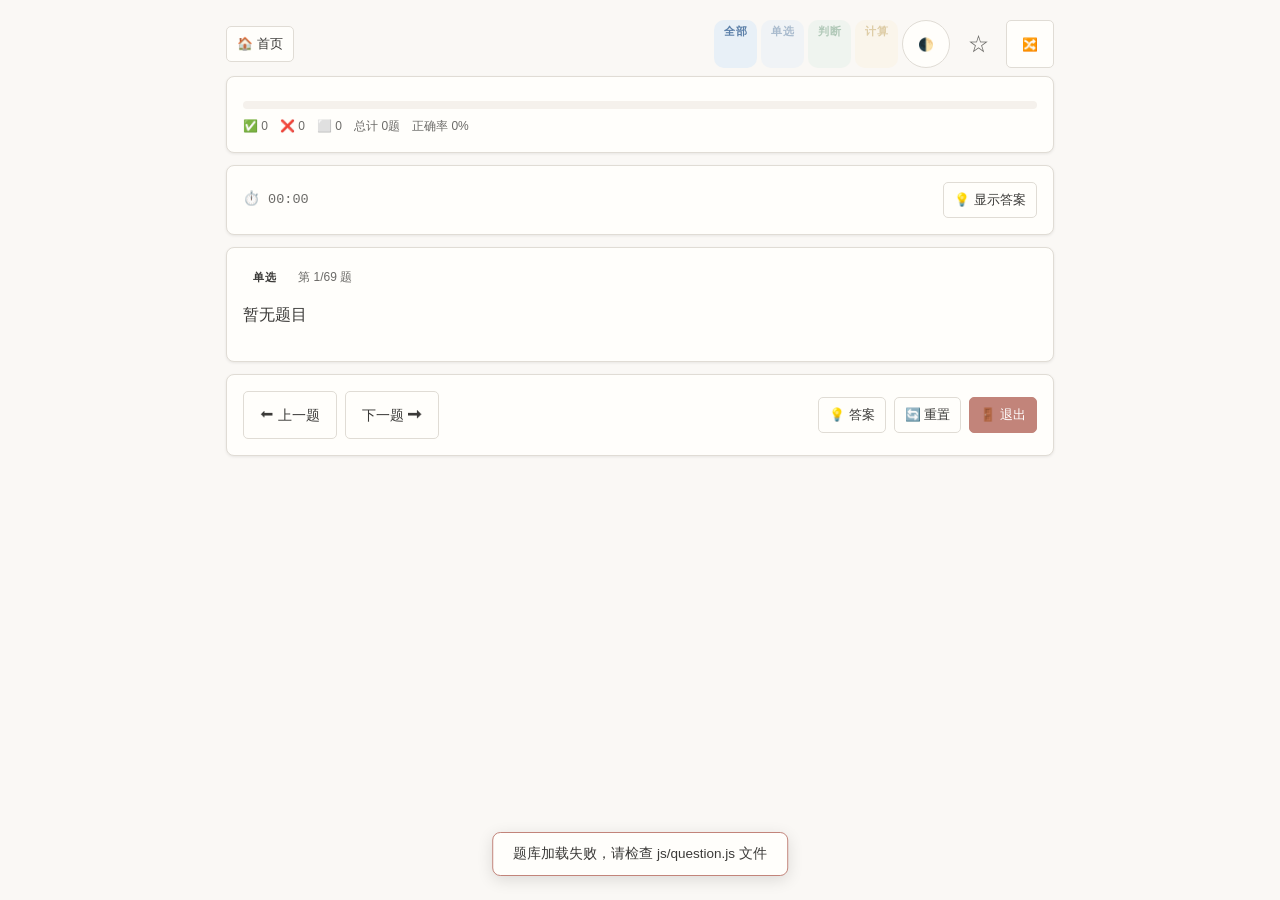
==== commit ad374e23: "更新映射关系" ====
--- a/exam.html
+++ b/exam.html
@@ -97,6 +97,14 @@
       App.showToast('暂无薄弱题目，请先刷题积累数据', 'error');
       allQuestions = App.validQuestions();
     }
+  } else if (modeParam === 'collect') {
+    const collected = Storage.getCollect();
+    const allQ = App.validQuestions();
+    allQuestions = allQ.filter(q => collected.hasOwnProperty(q.id));
+    if (allQuestions.length === 0) {
+      App.showToast('暂无收藏题目，请先去收藏题目', 'error');
+      allQuestions = allQ;
+    }
   } else {
     allQuestions = App.validQuestions();
   }
@@ -232,7 +240,10 @@
   } else if (q.type === 'judge') {
     ansDiv.innerHTML = '<strong>参考答案：</strong>' + (q.answer === 'A' ? '对 ✓' : '错 ✗');
   } else {
-    ansDiv.innerHTML = '<strong>参考答案：</strong>' + q.answer;
+    // 单选题使用打乱后的映射答案字母（与展示的选项字母对应）
+    const shuffled = getShuffledOptions(q);
+    const displayAns = shuffled.newAnswer || q.answer;
+    ansDiv.innerHTML = '<strong>参考答案：</strong>' + displayAns;
   }
   if (q.explanation) explDiv.innerHTML = '<strong>解析：</strong>' + q.explanation;
   ansDiv.style.display = '';
